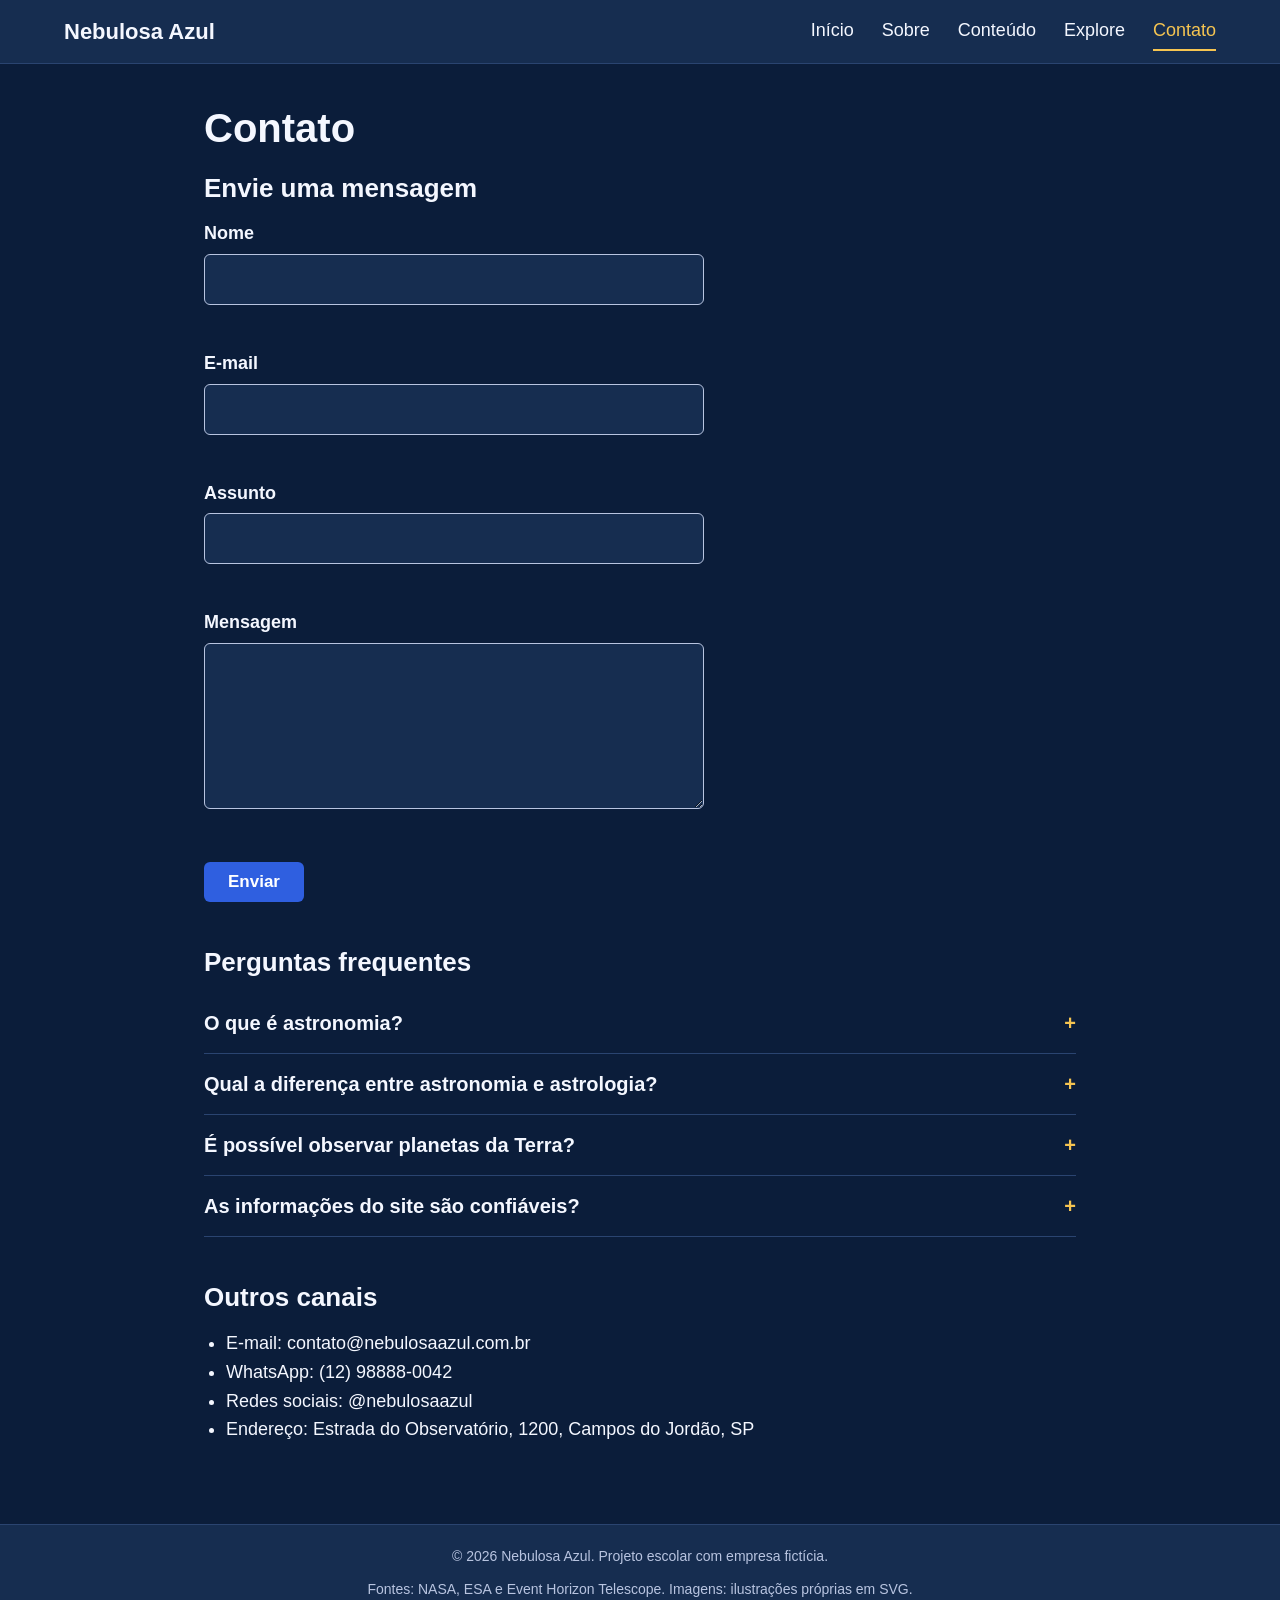
==== html/contato.html @ 5ddf4677 "Post e Teste Postando a primeira versão do site e testando se tudo está em ordem e funcionamento den" ====
<!DOCTYPE html>
<html lang="pt-BR">
<head>
  <meta charset="UTF-8">
  <meta name="viewport" content="width=device-width, initial-scale=1.0">
  <title>Contato | Nebulosa Azul</title>
  <link rel="stylesheet" href="../css/style.css">
  <script src="../js/script.js" defer></script>
</head>
<body>
  <header>
    <a class="logo" href="index.html">Nebulosa Azul</a>
    <button class="menu-toggle" type="button" aria-expanded="false" aria-controls="menu">Menu</button>
    <nav id="menu" aria-label="Principal">
      <a href="index.html">Início</a>
      <a href="sobre.html">Sobre</a>
      <a href="conteudo.html">Conteúdo</a>
      <a href="explore.html">Explore</a>
      <a href="contato.html" aria-current="page">Contato</a>
    </nav>
  </header>

  <main>
    <h1>Contato</h1>

    <section>
      <h2>Envie uma mensagem</h2>
      <form id="form-contato" novalidate>
      <div class="campo">
        <label for="nome">Nome</label>
        <input type="text" id="nome" name="nome" autocomplete="off">
        <span class="erro" id="erro-nome"></span>
      </div>
      <div class="campo">
        <label for="email">E-mail</label>
        <input type="email" id="email" name="email" autocomplete="off">
        <span class="erro" id="erro-email"></span>
      </div>
      <div class="campo">
        <label for="assunto">Assunto</label>
        <input type="text" id="assunto" name="assunto" autocomplete="off">
        <span class="erro" id="erro-assunto"></span>
      </div>
      <div class="campo">
        <label for="mensagem">Mensagem</label>
        <textarea id="mensagem" name="mensagem" rows="5"></textarea>
        <span class="erro" id="erro-mensagem"></span>
      </div>
        <button type="submit" class="botao">Enviar</button>
        <p id="status" role="status"></p>
      </form>
    </section>

    <section>
      <h2>Perguntas frequentes</h2>
      <div class="faq-item">
        <h3><button type="button" class="faq-pergunta" id="pergunta-1" aria-expanded="false" aria-controls="resposta-1">O que é astronomia?</button></h3>
        <p class="faq-resposta" id="resposta-1" hidden>Astronomia é a ciência que estuda os corpos celestes e os fenômenos do Universo, como planetas, estrelas, galáxias e buracos negros.</p>
      </div>
      <div class="faq-item">
        <h3><button type="button" class="faq-pergunta" id="pergunta-2" aria-expanded="false" aria-controls="resposta-2">Qual a diferença entre astronomia e astrologia?</button></h3>
        <p class="faq-resposta" id="resposta-2" hidden>A astronomia é uma ciência baseada em observações e modelos. A astrologia relaciona a posição dos astros a características humanas, sem base científica.</p>
      </div>
      <div class="faq-item">
        <h3><button type="button" class="faq-pergunta" id="pergunta-3" aria-expanded="false" aria-controls="resposta-3">É possível observar planetas da Terra?</button></h3>
        <p class="faq-resposta" id="resposta-3" hidden>Sim. Vênus, Marte, Júpiter e Saturno podem ser vistos a olho nu em certas épocas. Com telescópio, aparecem mais detalhes.</p>
      </div>
      <div class="faq-item">
        <h3><button type="button" class="faq-pergunta" id="pergunta-4" aria-expanded="false" aria-controls="resposta-4">As informações do site são confiáveis?</button></h3>
        <p class="faq-resposta" id="resposta-4" hidden>Sim. Usamos dados de instituições e missões espaciais como NASA e ESA.</p>
      </div>
    </section>

    <section>
      <h2>Outros canais</h2>
      <ul>
        <li>E-mail: contato@nebulosaazul.com.br</li>
        <li>WhatsApp: (12) 98888-0042</li>
        <li>Redes sociais: @nebulosaazul</li>
        <li>Endereço: Estrada do Observatório, 1200, Campos do Jordão, SP</li>
      </ul>
    </section>
  </main>

  <footer>
    <p>© 2026 Nebulosa Azul. Projeto escolar com empresa fictícia.</p>
    <p>Fontes: NASA, ESA e Event Horizon Telescope. Imagens: ilustrações próprias em SVG.</p>
  </footer>
</body>
</html>
---- css/style.css ----
/* ===== Variáveis: paleta do site ===== */
:root {
  --azul-marinho: #0B1D3A;
  --azul-espacial: #162D50;
  --azul-nebulosa: #2F5FE0;
  --azul-hover: #234BB8;
  --dourado: #F5C451;
  --branco: #F4F7FF;
  --texto-suave: #B8C4E0;
  --borda: #2A4470;
  --erro: #FF9A9A;
  --sucesso: #8EE6A8;
}

* { box-sizing: border-box; margin: 0; }

[hidden] { display: none !important; }

body {
  min-height: 100vh;
  display: grid;
  grid-template-rows: auto 1fr auto;
  background: var(--azul-marinho);
  color: var(--branco);
  font-family: Arial, Helvetica, sans-serif;
  font-size: 18px;
  line-height: 1.6;
}

img { max-width: 100%; height: auto; display: block; }
a { color: var(--dourado); }

/* Foco visível para navegação por teclado */
:focus-visible { outline: 3px solid var(--dourado); outline-offset: 2px; }

/* ===== Cabeçalho e menu ===== */
header {
  display: flex;
  justify-content: space-between;
  align-items: center;
  flex-wrap: wrap;
  gap: 10px;
  padding: 12px 5%;
  background: var(--azul-espacial);
  border-bottom: 1px solid var(--borda);
}
.logo { color: var(--branco); font-size: 22px; font-weight: bold; text-decoration: none; }

nav { display: flex; gap: 28px; }
nav a {
  color: var(--branco);
  text-decoration: none;
  padding: 4px 0;
  border-bottom: 2px solid transparent;
}
nav a:hover { border-bottom-color: var(--texto-suave); }
nav a[aria-current="page"] { color: var(--dourado); border-bottom-color: var(--dourado); }

.menu-toggle {
  display: none;
  padding: 8px 16px;
  background: transparent;
  color: var(--branco);
  border: 1px solid var(--texto-suave);
  border-radius: 6px;
  font-size: 16px;
  cursor: pointer;
}
.menu-toggle:hover { background: var(--azul-marinho); }

/* ===== Conteúdo principal ===== */
main { width: 100%; max-width: 1000px; margin: 0 auto; padding: 40px 5%; }
main > section, main > article { margin-bottom: 40px; }

h1 { font-size: 40px; line-height: 1.2; margin-bottom: 16px; }
h2 { font-size: 26px; margin-bottom: 10px; }
h3 { font-size: 20px; margin-bottom: 8px; }
p + p, p + ul { margin-top: 10px; }
ul { padding-left: 22px; }
.intro { color: var(--texto-suave); margin-bottom: 30px; }

/* Início */
.hero { text-align: center; }
.hero .subtitulo { color: var(--dourado); font-size: 22px; margin-bottom: 24px; }
.hero img { border-radius: 12px; margin: 0 auto; }

.grade { display: grid; grid-template-columns: repeat(auto-fill, minmax(240px, 1fr)); gap: 20px; }
.atalho {
  display: block;
  padding: 20px;
  background: var(--azul-espacial);
  border: 1px solid var(--borda);
  border-radius: 10px;
  color: var(--branco);
  text-decoration: none;
}
.atalho:hover { border-color: var(--dourado); background: #1B3760; }
.atalho p { color: var(--texto-suave); font-size: 16px; }

/* Conteúdo */
.topico { display: flex; gap: 30px; align-items: center; margin-bottom: 50px; }
.topico img { flex: 0 0 400px; border-radius: 10px; }
.topico:nth-of-type(even) { flex-direction: row-reverse; }

/* Explore */
.filtros { display: flex; flex-wrap: wrap; gap: 10px; margin-bottom: 16px; }
.filtro {
  padding: 8px 16px;
  background: transparent;
  color: var(--branco);
  border: 1px solid var(--texto-suave);
  border-radius: 20px;
  font-size: 16px;
  cursor: pointer;
}
.filtro:hover { background: var(--azul-espacial); }
.filtro[aria-pressed="true"] { background: var(--azul-nebulosa); border-color: var(--azul-nebulosa); }

label { display: block; margin-bottom: 6px; font-weight: bold; }
input, textarea {
  width: 100%;
  max-width: 500px;
  padding: 10px;
  background: var(--azul-espacial);
  color: var(--branco);
  border: 1px solid var(--texto-suave);
  border-radius: 6px;
  font: inherit;
}
input:hover, textarea:hover { border-color: var(--branco); }
#contador { color: var(--texto-suave); font-size: 16px; margin: 10px 0 0; }

.cartao {
  padding: 20px;
  background: var(--azul-espacial);
  border: 1px solid var(--borda);
  border-radius: 10px;
  font-size: 16px;
}
.cartao:hover { border-color: var(--dourado); }
.cartao ul { list-style: none; padding: 0; margin-bottom: 10px; color: var(--texto-suave); }
.etiqueta { color: var(--dourado); font-size: 14px; margin-bottom: 4px; }
.aviso { text-align: center; color: var(--texto-suave); padding: 30px 0; }

/* Contato */
.campo { margin-bottom: 18px; }
.campo input[aria-invalid="true"], .campo textarea[aria-invalid="true"] { border-color: var(--erro); }
.erro { display: block; min-height: 22px; color: var(--erro); font-size: 15px; margin-top: 4px; }
.botao {
  padding: 10px 24px;
  background: var(--azul-nebulosa);
  color: #fff;
  border: 0;
  border-radius: 6px;
  font-size: 17px;
  font-weight: bold;
  cursor: pointer;
}
.botao:hover { background: var(--azul-hover); }
#status { margin-top: 14px; color: var(--sucesso); }

.faq-item { border-bottom: 1px solid var(--borda); }
.faq-item h3 { margin: 0; }
.faq-pergunta {
  display: flex;
  justify-content: space-between;
  width: 100%;
  padding: 14px 0;
  background: transparent;
  color: var(--branco);
  border: 0;
  font: inherit;
  font-weight: bold;
  text-align: left;
  cursor: pointer;
}
.faq-pergunta::after { content: "+"; color: var(--dourado); margin-left: 12px; }
.faq-pergunta[aria-expanded="true"]::after { content: "−"; }
.faq-pergunta:hover { color: var(--dourado); }
.faq-resposta { padding-bottom: 14px; color: var(--texto-suave); }

/* ===== Rodapé ===== */
footer {
  padding: 20px 5%;
  background: var(--azul-espacial);
  border-top: 1px solid var(--borda);
  text-align: center;
  font-size: 14px;
  color: var(--texto-suave);
}

/* ===== Celular ===== */
@media (max-width: 700px) {
  body { font-size: 17px; }
  h1 { font-size: 32px; }
  .menu-toggle { display: block; }
  nav { display: none; flex-direction: column; gap: 6px; width: 100%; padding-top: 8px; }
  nav.aberto { display: flex; }
  nav a { padding: 10px 0; }
  .topico, .topico:nth-of-type(even) { flex-direction: column; align-items: stretch; }
  .topico img { flex: none; width: 100%; }
}

@media (prefers-reduced-motion: reduce) { * { transition: none !important; } }
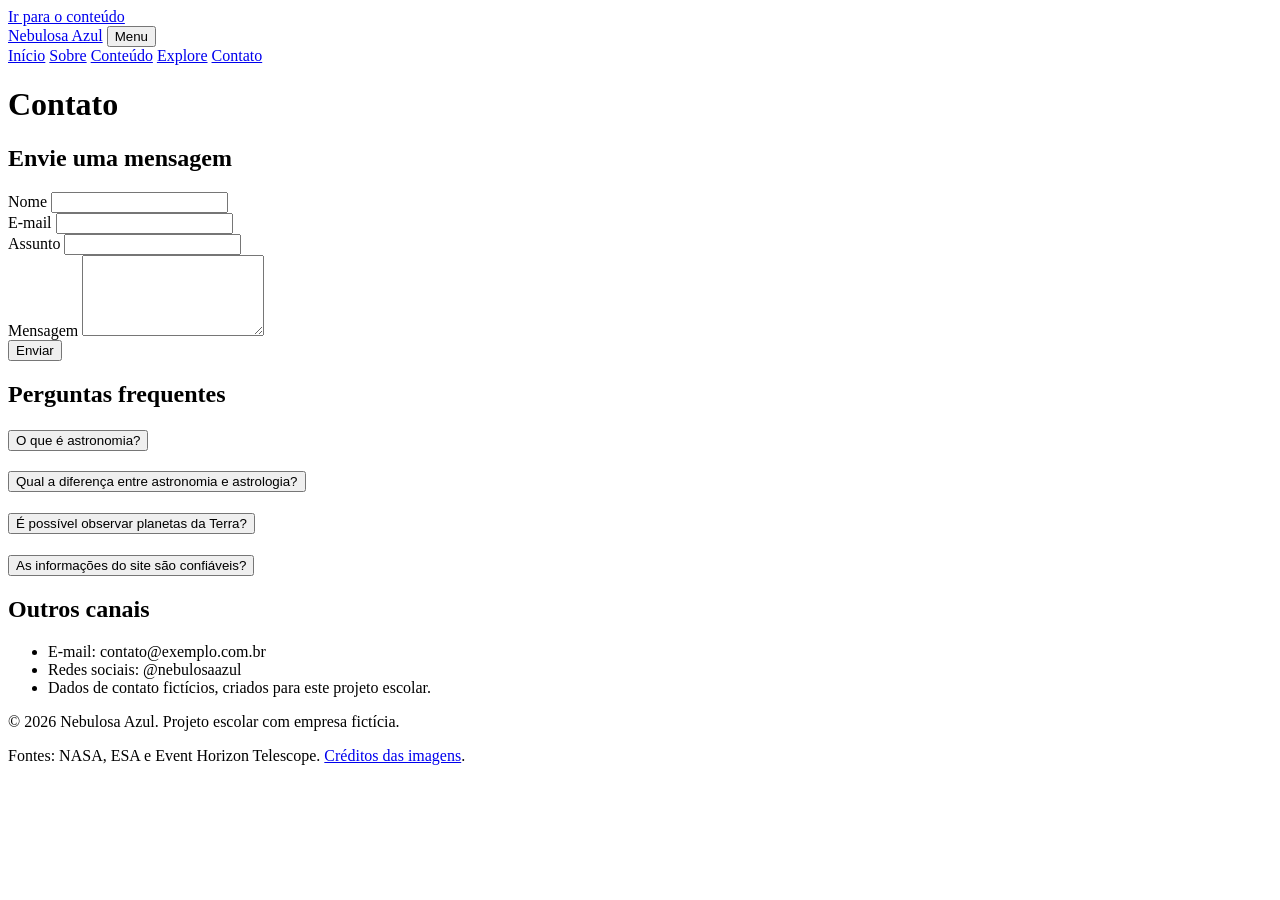
==== commit e6640249: "Enhance contato.html with meta and accessibility features Added meta description and favicon link. U" ====
--- a/html/contato.html
+++ b/html/contato.html
@@ -3,11 +3,14 @@
 <head>
   <meta charset="UTF-8">
   <meta name="viewport" content="width=device-width, initial-scale=1.0">
+  <meta name="description" content="Formulário de contato e perguntas frequentes sobre astronomia.">
+  <link rel="icon" href="imagens/favicon.svg" type="image/svg+xml">
   <title>Contato | Nebulosa Azul</title>
-  <link rel="stylesheet" href="../css/style.css">
-  <script src="../js/script.js" defer></script>
+  <link rel="stylesheet" href="css/style.css">
+  <script src="js/script.js" defer></script>
 </head>
 <body>
+  <a class="pular" href="#conteudo">Ir para o conteúdo</a>
   <header>
     <a class="logo" href="index.html">Nebulosa Azul</a>
     <button class="menu-toggle" type="button" aria-expanded="false" aria-controls="menu">Menu</button>
@@ -20,7 +23,7 @@
     </nav>
   </header>
 
-  <main>
+  <main id="conteudo">
     <h1>Contato</h1>
 
     <section>
@@ -28,22 +31,22 @@
       <form id="form-contato" novalidate>
       <div class="campo">
         <label for="nome">Nome</label>
-        <input type="text" id="nome" name="nome" autocomplete="off">
+        <input type="text" id="nome" name="nome" autocomplete="name" required aria-describedby="erro-nome">
         <span class="erro" id="erro-nome"></span>
       </div>
       <div class="campo">
         <label for="email">E-mail</label>
-        <input type="email" id="email" name="email" autocomplete="off">
+        <input type="email" id="email" name="email" autocomplete="email" required aria-describedby="erro-email">
         <span class="erro" id="erro-email"></span>
       </div>
       <div class="campo">
         <label for="assunto">Assunto</label>
-        <input type="text" id="assunto" name="assunto" autocomplete="off">
+        <input type="text" id="assunto" name="assunto" autocomplete="off" required aria-describedby="erro-assunto">
         <span class="erro" id="erro-assunto"></span>
       </div>
       <div class="campo">
         <label for="mensagem">Mensagem</label>
-        <textarea id="mensagem" name="mensagem" rows="5"></textarea>
+        <textarea id="mensagem" name="mensagem" rows="5" required aria-describedby="erro-mensagem"></textarea>
         <span class="erro" id="erro-mensagem"></span>
       </div>
         <button type="submit" class="botao">Enviar</button>
@@ -74,17 +77,16 @@
     <section>
       <h2>Outros canais</h2>
       <ul>
-        <li>E-mail: contato@nebulosaazul.com.br</li>
-        <li>WhatsApp: (12) 98888-0042</li>
+        <li>E-mail: contato@exemplo.com.br</li>
         <li>Redes sociais: @nebulosaazul</li>
-        <li>Endereço: Estrada do Observatório, 1200, Campos do Jordão, SP</li>
+        <li>Dados de contato fictícios, criados para este projeto escolar.</li>
       </ul>
     </section>
   </main>
 
   <footer>
     <p>© 2026 Nebulosa Azul. Projeto escolar com empresa fictícia.</p>
-    <p>Fontes: NASA, ESA e Event Horizon Telescope. Imagens: ilustrações próprias em SVG.</p>
+    <p>Fontes: NASA, ESA e Event Horizon Telescope. <a href="sobre.html#creditos">Créditos das imagens</a>.</p>
   </footer>
 </body>
 </html>
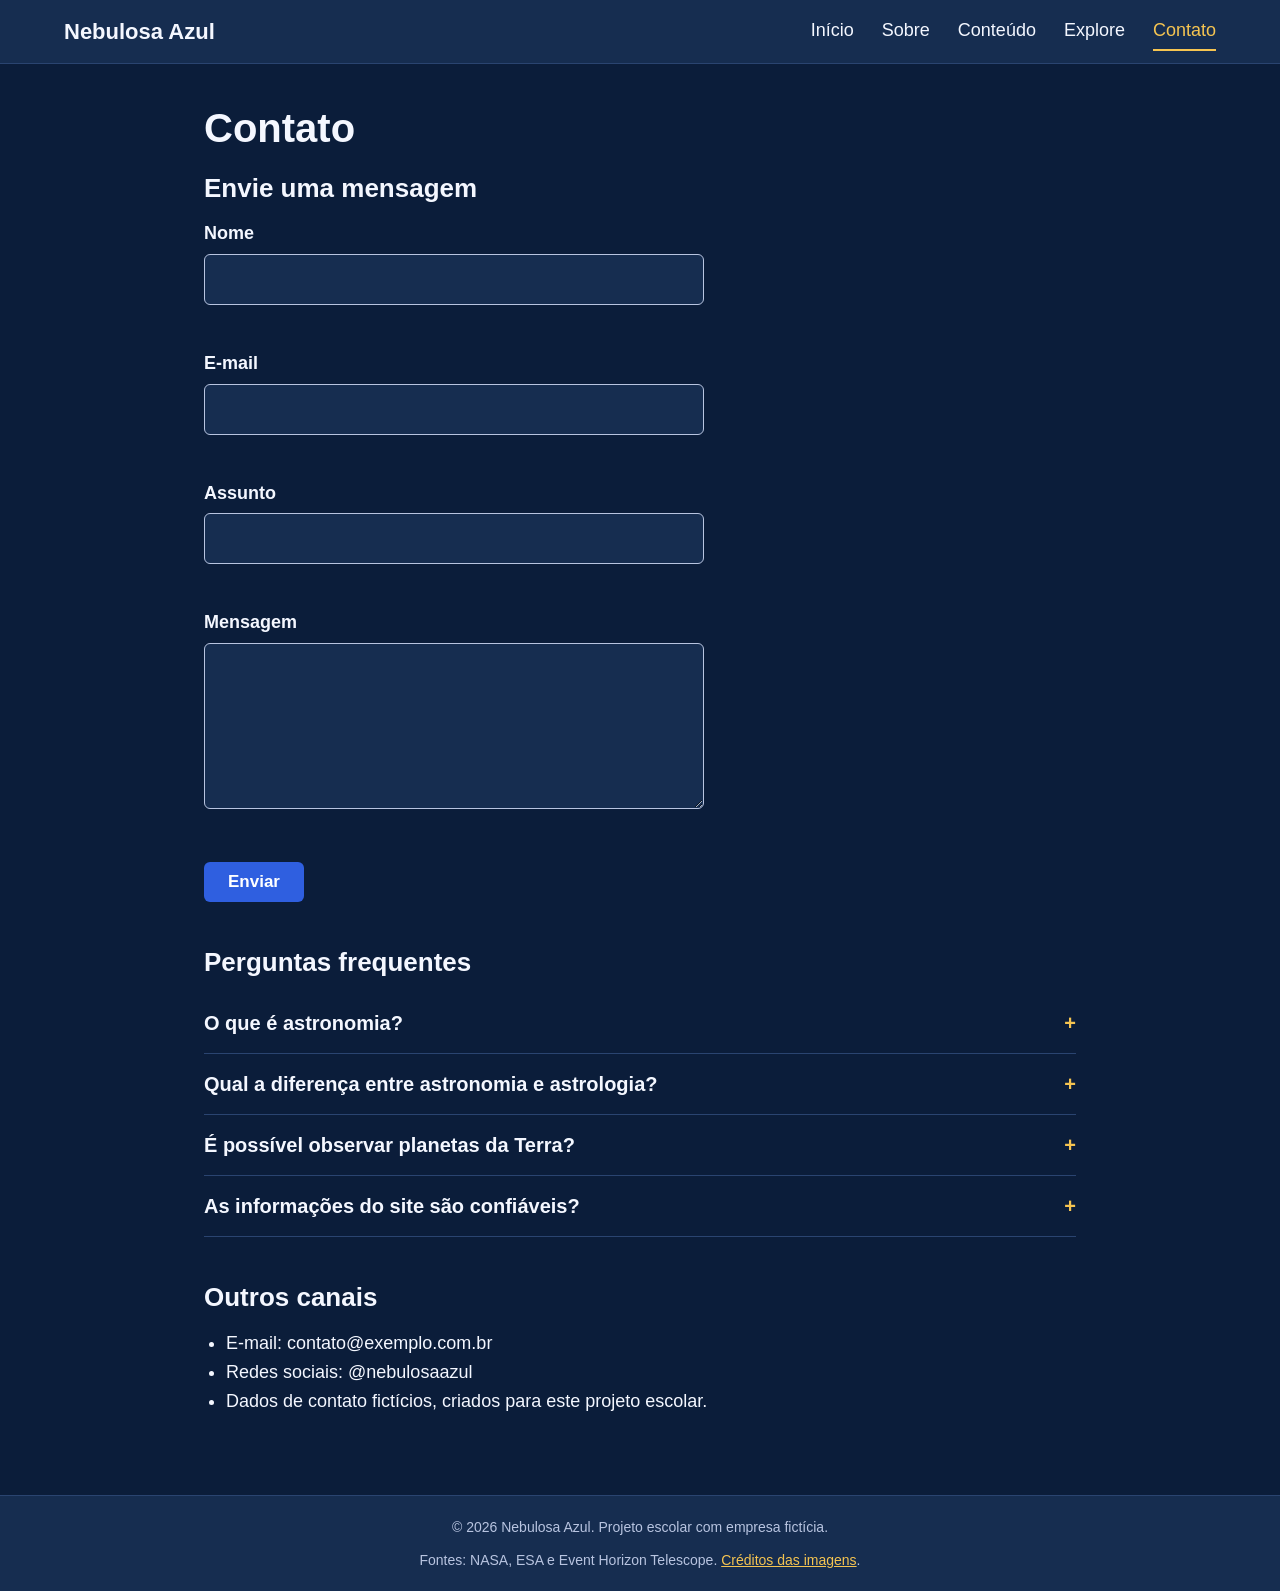
==== commit 45f767c8: "Fix file paths in contato.html Updated file paths for stylesheet and script in contato.html." ====
--- a/html/contato.html
+++ b/html/contato.html
@@ -6,8 +6,8 @@
   <meta name="description" content="Formulário de contato e perguntas frequentes sobre astronomia.">
   <link rel="icon" href="imagens/favicon.svg" type="image/svg+xml">
   <title>Contato | Nebulosa Azul</title>
-  <link rel="stylesheet" href="css/style.css">
-  <script src="js/script.js" defer></script>
+  <link rel="stylesheet" href="../css/style.css">
+  <script src="../js/script.js" defer></script>
 </head>
 <body>
   <a class="pular" href="#conteudo">Ir para o conteúdo</a>
--- a/css/style.css
+++ b/css/style.css
@@ -0,0 +1,240 @@
+/* ===== Variáveis: paleta do site ===== */
+:root {
+  --azul-marinho: #0B1D3A;
+  --azul-espacial: #162D50;
+  --azul-nebulosa: #2F5FE0;
+  --azul-hover: #234BB8;
+  --dourado: #F5C451;
+  --branco: #F4F7FF;
+  --texto-suave: #B8C4E0;
+  --borda: #2A4470;
+  --erro: #FF9A9A;
+  --sucesso: #8EE6A8;
+}
+
+* { box-sizing: border-box; margin: 0; }
+
+[hidden] { display: none !important; }
+
+body {
+  min-height: 100vh;
+  display: grid;
+  grid-template-rows: auto 1fr auto;
+  background: var(--azul-marinho);
+  color: var(--branco);
+  font-family: Arial, Helvetica, sans-serif;
+  font-size: 18px;
+  line-height: 1.6;
+}
+
+img { max-width: 100%; height: auto; display: block; }
+a { color: var(--dourado); }
+
+/* Foco visível para navegação por teclado */
+:focus-visible { outline: 3px solid var(--dourado); outline-offset: 2px; }
+
+/* ===== Cabeçalho e menu ===== */
+header {
+  display: flex;
+  justify-content: space-between;
+  align-items: center;
+  flex-wrap: wrap;
+  gap: 10px;
+  padding: 12px 5%;
+  background: var(--azul-espacial);
+  border-bottom: 1px solid var(--borda);
+}
+.logo { color: var(--branco); font-size: 22px; font-weight: bold; text-decoration: none; }
+
+nav { display: flex; gap: 28px; }
+nav a {
+  color: var(--branco);
+  text-decoration: none;
+  padding: 4px 0;
+  border-bottom: 2px solid transparent;
+}
+nav a:hover { border-bottom-color: var(--texto-suave); }
+nav a[aria-current="page"] { color: var(--dourado); border-bottom-color: var(--dourado); }
+
+.menu-toggle {
+  display: none;
+  padding: 8px 16px;
+  background: transparent;
+  color: var(--branco);
+  border: 1px solid var(--texto-suave);
+  border-radius: 6px;
+  font-size: 16px;
+  cursor: pointer;
+}
+.menu-toggle:hover { background: var(--azul-marinho); }
+
+/* ===== Conteúdo principal ===== */
+main { width: 100%; max-width: 1000px; margin: 0 auto; padding: 40px 5%; }
+main > section, main > article { margin-bottom: 40px; }
+
+h1 { font-size: 40px; line-height: 1.2; margin-bottom: 16px; }
+h2 { font-size: 26px; margin-bottom: 10px; }
+h3 { font-size: 20px; margin-bottom: 8px; }
+p + p, p + ul { margin-top: 10px; }
+ul { padding-left: 22px; }
+.intro { color: var(--texto-suave); margin-bottom: 30px; }
+
+/* Início */
+.hero { text-align: center; }
+.hero .subtitulo { color: var(--dourado); font-size: 22px; margin-bottom: 24px; }
+.hero img { border-radius: 12px; margin: 0 auto; }
+
+.grade { display: grid; grid-template-columns: repeat(auto-fill, minmax(240px, 1fr)); gap: 20px; }
+.atalho {
+  display: block;
+  padding: 20px;
+  background: var(--azul-espacial);
+  border: 1px solid var(--borda);
+  border-radius: 10px;
+  color: var(--branco);
+  text-decoration: none;
+}
+.atalho:hover { border-color: var(--dourado); background: #1B3760; }
+.atalho p { color: var(--texto-suave); font-size: 16px; }
+
+/* Conteúdo */
+.topico { display: flex; gap: 30px; align-items: center; margin-bottom: 50px; }
+.topico img { flex: 0 0 400px; border-radius: 10px; }
+.topico:nth-of-type(even) { flex-direction: row-reverse; }
+
+/* Explore */
+.filtros { display: flex; flex-wrap: wrap; gap: 10px; margin-bottom: 16px; }
+.filtro {
+  padding: 8px 16px;
+  background: transparent;
+  color: var(--branco);
+  border: 1px solid var(--texto-suave);
+  border-radius: 20px;
+  font-size: 16px;
+  cursor: pointer;
+}
+.filtro:hover { background: var(--azul-espacial); }
+.filtro[aria-pressed="true"] { background: var(--azul-nebulosa); border-color: var(--azul-nebulosa); }
+
+label { display: block; margin-bottom: 6px; font-weight: bold; }
+input, textarea {
+  width: 100%;
+  max-width: 500px;
+  padding: 10px;
+  background: var(--azul-espacial);
+  color: var(--branco);
+  border: 1px solid var(--texto-suave);
+  border-radius: 6px;
+  font: inherit;
+}
+input:hover, textarea:hover { border-color: var(--branco); }
+#contador { color: var(--texto-suave); font-size: 16px; margin: 10px 0 0; }
+
+.cartao {
+  padding: 20px;
+  background: var(--azul-espacial);
+  border: 1px solid var(--borda);
+  border-radius: 10px;
+  font-size: 16px;
+}
+.cartao:hover { border-color: var(--dourado); }
+.cartao ul { list-style: none; padding: 0; margin-bottom: 10px; color: var(--texto-suave); }
+.etiqueta { color: var(--dourado); font-size: 14px; margin-bottom: 4px; }
+.aviso { text-align: center; color: var(--texto-suave); padding: 30px 0; }
+
+/* Contato */
+.campo { margin-bottom: 18px; }
+.campo input[aria-invalid="true"], .campo textarea[aria-invalid="true"] { border-color: var(--erro); }
+.erro { display: block; min-height: 22px; color: var(--erro); font-size: 15px; margin-top: 4px; }
+.botao {
+  padding: 10px 24px;
+  background: var(--azul-nebulosa);
+  color: #fff;
+  border: 0;
+  border-radius: 6px;
+  font-size: 17px;
+  font-weight: bold;
+  cursor: pointer;
+}
+.botao:hover { background: var(--azul-hover); }
+#status { margin-top: 14px; color: var(--sucesso); }
+
+.faq-item { border-bottom: 1px solid var(--borda); }
+.faq-item h3 { margin: 0; }
+.faq-pergunta {
+  display: flex;
+  justify-content: space-between;
+  width: 100%;
+  padding: 14px 0;
+  background: transparent;
+  color: var(--branco);
+  border: 0;
+  font: inherit;
+  font-weight: bold;
+  text-align: left;
+  cursor: pointer;
+}
+.faq-pergunta::after { content: "+"; color: var(--dourado); margin-left: 12px; }
+.faq-pergunta[aria-expanded="true"]::after { content: "−"; }
+.faq-pergunta:hover { color: var(--dourado); }
+.faq-resposta { padding-bottom: 14px; color: var(--texto-suave); }
+
+/* ===== Rodapé ===== */
+footer {
+  padding: 20px 5%;
+  background: var(--azul-espacial);
+  border-top: 1px solid var(--borda);
+  text-align: center;
+  font-size: 14px;
+  color: var(--texto-suave);
+}
+
+/* ===== Celular ===== */
+@media (max-width: 700px) {
+  body { font-size: 17px; }
+  h1 { font-size: 32px; }
+  .menu-toggle { display: block; }
+  nav { display: none; flex-direction: column; gap: 6px; width: 100%; padding-top: 8px; }
+  nav.aberto { display: flex; }
+  nav a { padding: 10px 0; }
+  .topico, .topico:nth-of-type(even) { flex-direction: column; align-items: stretch; }
+  .topico img { flex: none; width: 100%; }
+}
+
+@media (prefers-reduced-motion: reduce) { * { transition: none !important; } }
+
+/* ===== Acessibilidade: link para pular ao conteúdo e texto só para leitor de tela ===== */
+.pular { position: absolute; left: 8px; top: -80px; z-index: 20; padding: 10px 16px; background: var(--dourado); color: var(--azul-marinho); font-weight: bold; border-radius: 6px; }
+.pular:focus { top: 8px; }
+.so-leitor { position: absolute; width: 1px; height: 1px; overflow: hidden; clip: rect(0 0 0 0); white-space: nowrap; }
+.hero .apresentacao { max-width: 700px; margin: 0 auto 24px; color: var(--texto-suave); }
+
+/* ===== Cartões do Explore: o cartão inteiro é clicável ===== */
+.cartao { position: relative; }
+.abrir { padding: 0; background: none; border: 0; color: var(--branco); font: inherit; font-weight: bold; text-align: left; cursor: pointer; }
+.abrir::after { content: ""; position: absolute; inset: 0; border-radius: 10px; }
+.abrir:focus-visible { outline: none; }
+.abrir:focus-visible::after { outline: 3px solid var(--dourado); outline-offset: 2px; }
+.cartao:hover .abrir { color: var(--dourado); }
+.cartao .tipo { color: var(--texto-suave); font-size: 15px; }
+.cartao .ver { color: var(--dourado); font-weight: bold; margin-top: 10px; }
+
+/* ===== Janela de detalhes (dialog) ===== */
+dialog { margin: auto; width: min(900px, 92vw); max-height: 90vh; padding: 0; background: var(--azul-espacial); color: var(--branco); border: 1px solid var(--borda); border-radius: 12px; overflow: hidden; }
+dialog::backdrop { background: rgba(5, 12, 28, 0.8); }
+body:has(dialog[open]) { overflow: hidden; }
+.dialogo { display: flex; gap: 24px; padding: 28px; max-height: 90vh; overflow-y: auto; }
+.foto { flex: 0 0 280px; }
+.foto img { width: 100%; height: auto; border-radius: 8px; }
+.foto figcaption { margin-top: 6px; font-size: 14px; color: var(--texto-suave); }
+.texto { flex: 1; min-width: 0; }
+.texto h3 { margin-top: 16px; color: var(--dourado); }
+.texto ul { list-style: disc; padding-left: 22px; }
+.texto li { margin-bottom: 6px; }
+.fechar { position: absolute; top: 10px; right: 12px; z-index: 1; width: 40px; height: 40px; background: var(--azul-marinho); color: var(--branco); border: 1px solid var(--texto-suave); border-radius: 50%; font-size: 24px; line-height: 1; cursor: pointer; }
+.fechar:hover { background: var(--azul-nebulosa); }
+@media (max-width: 700px) {
+  .dialogo { flex-direction: column; padding: 20px; }
+  .foto { flex: none; }
+  .foto img { max-height: 260px; object-fit: cover; }
+}
